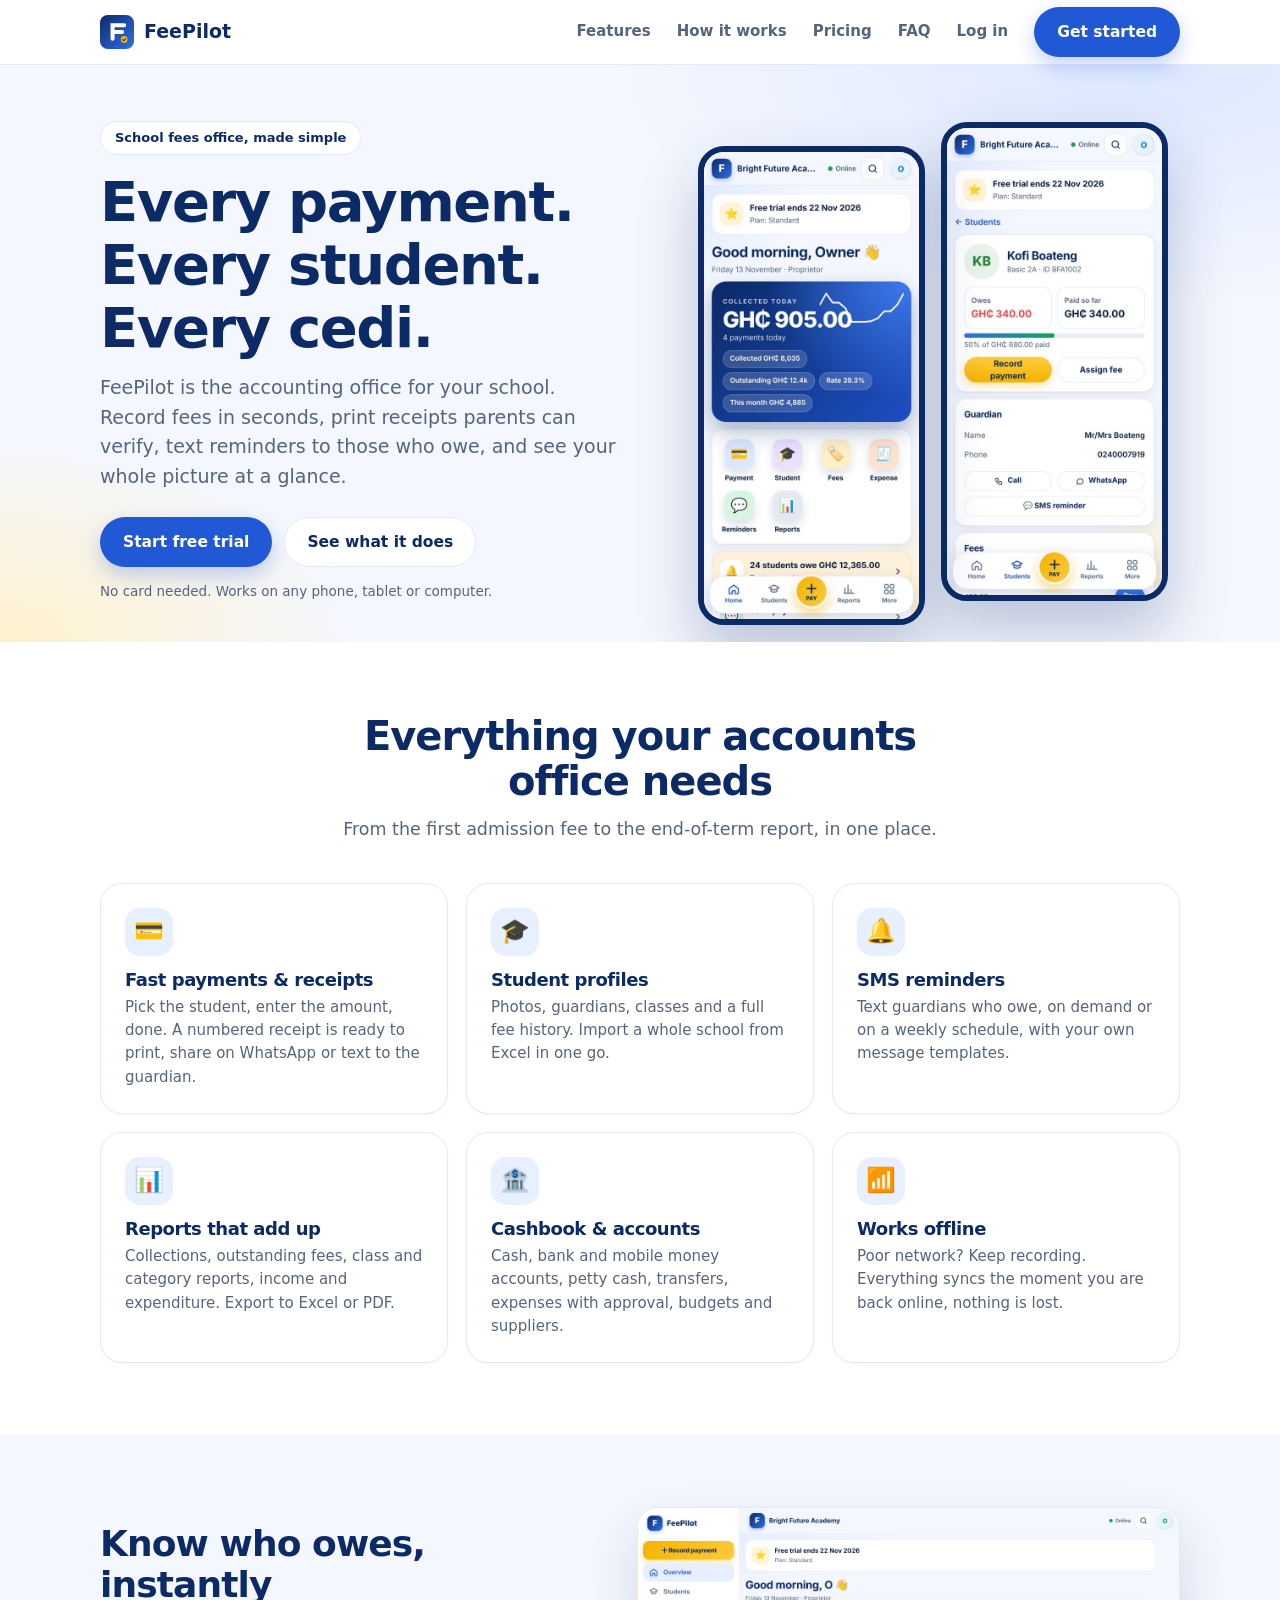
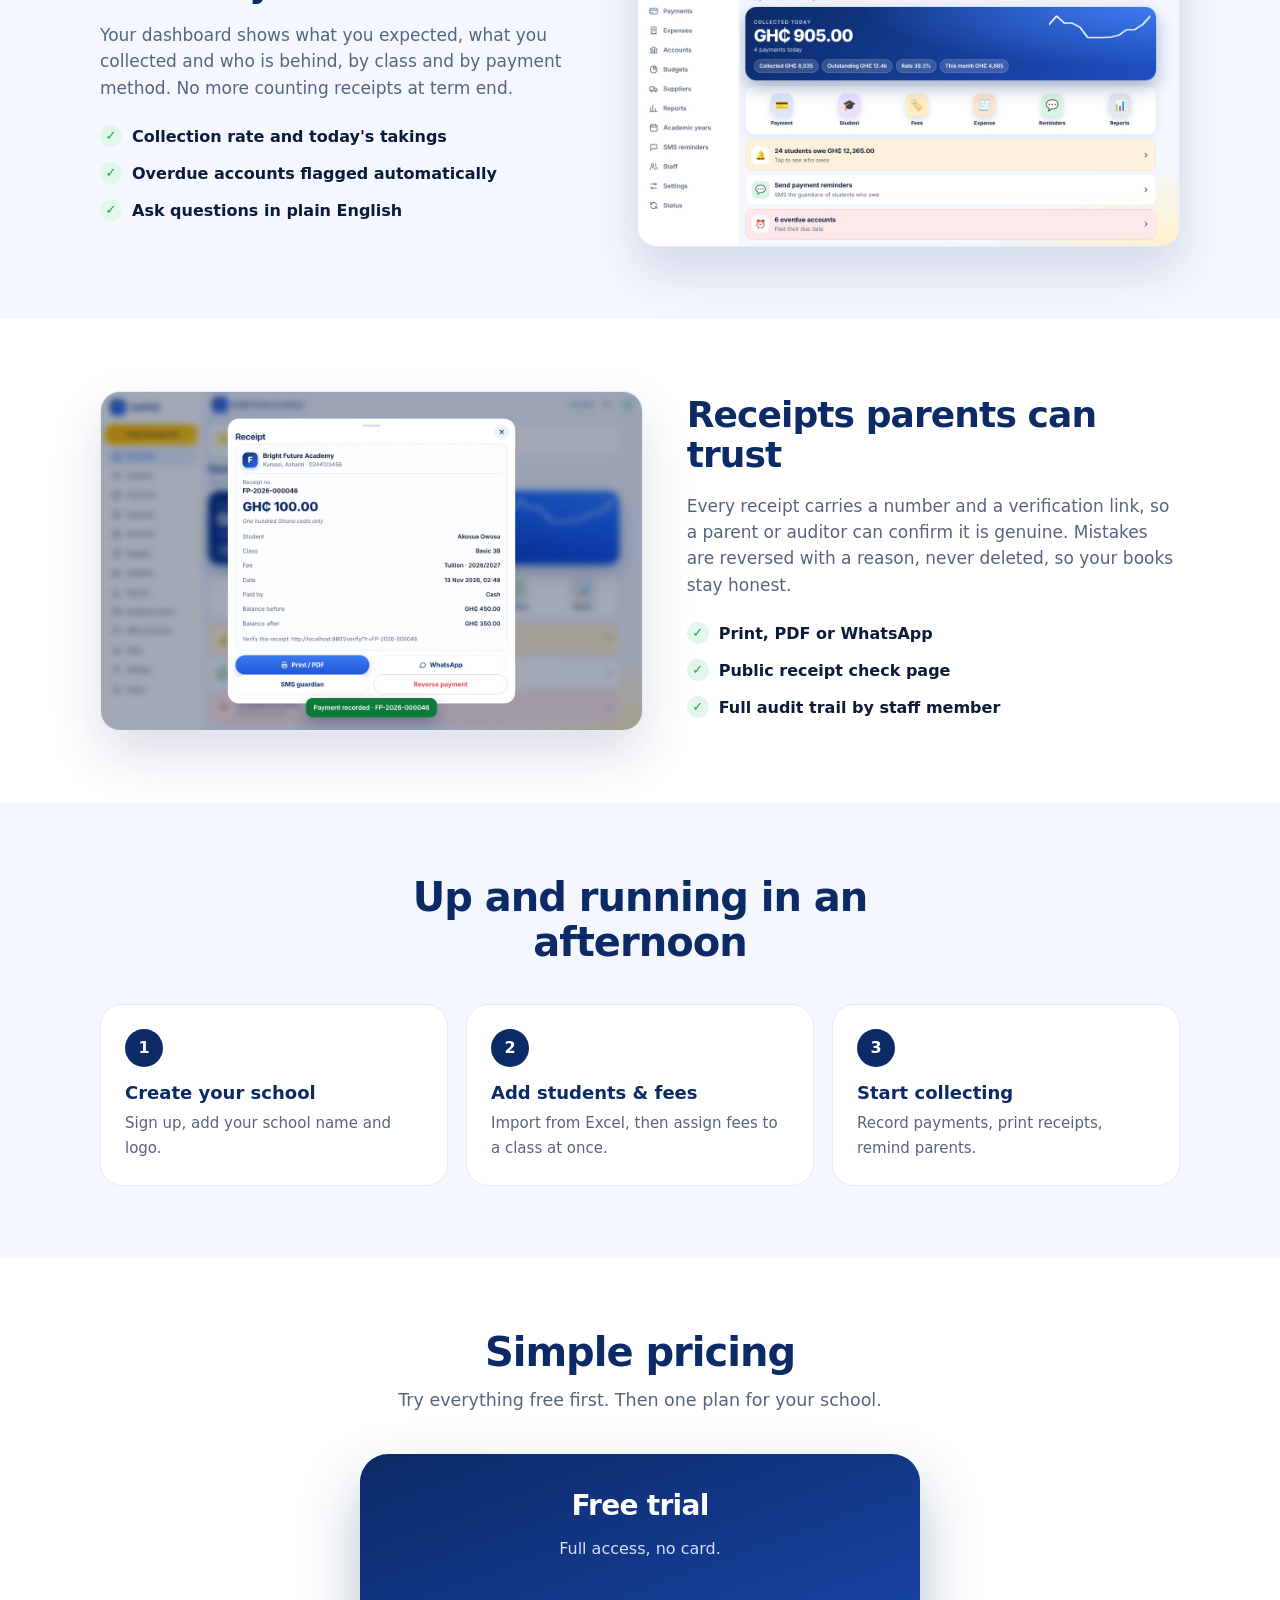
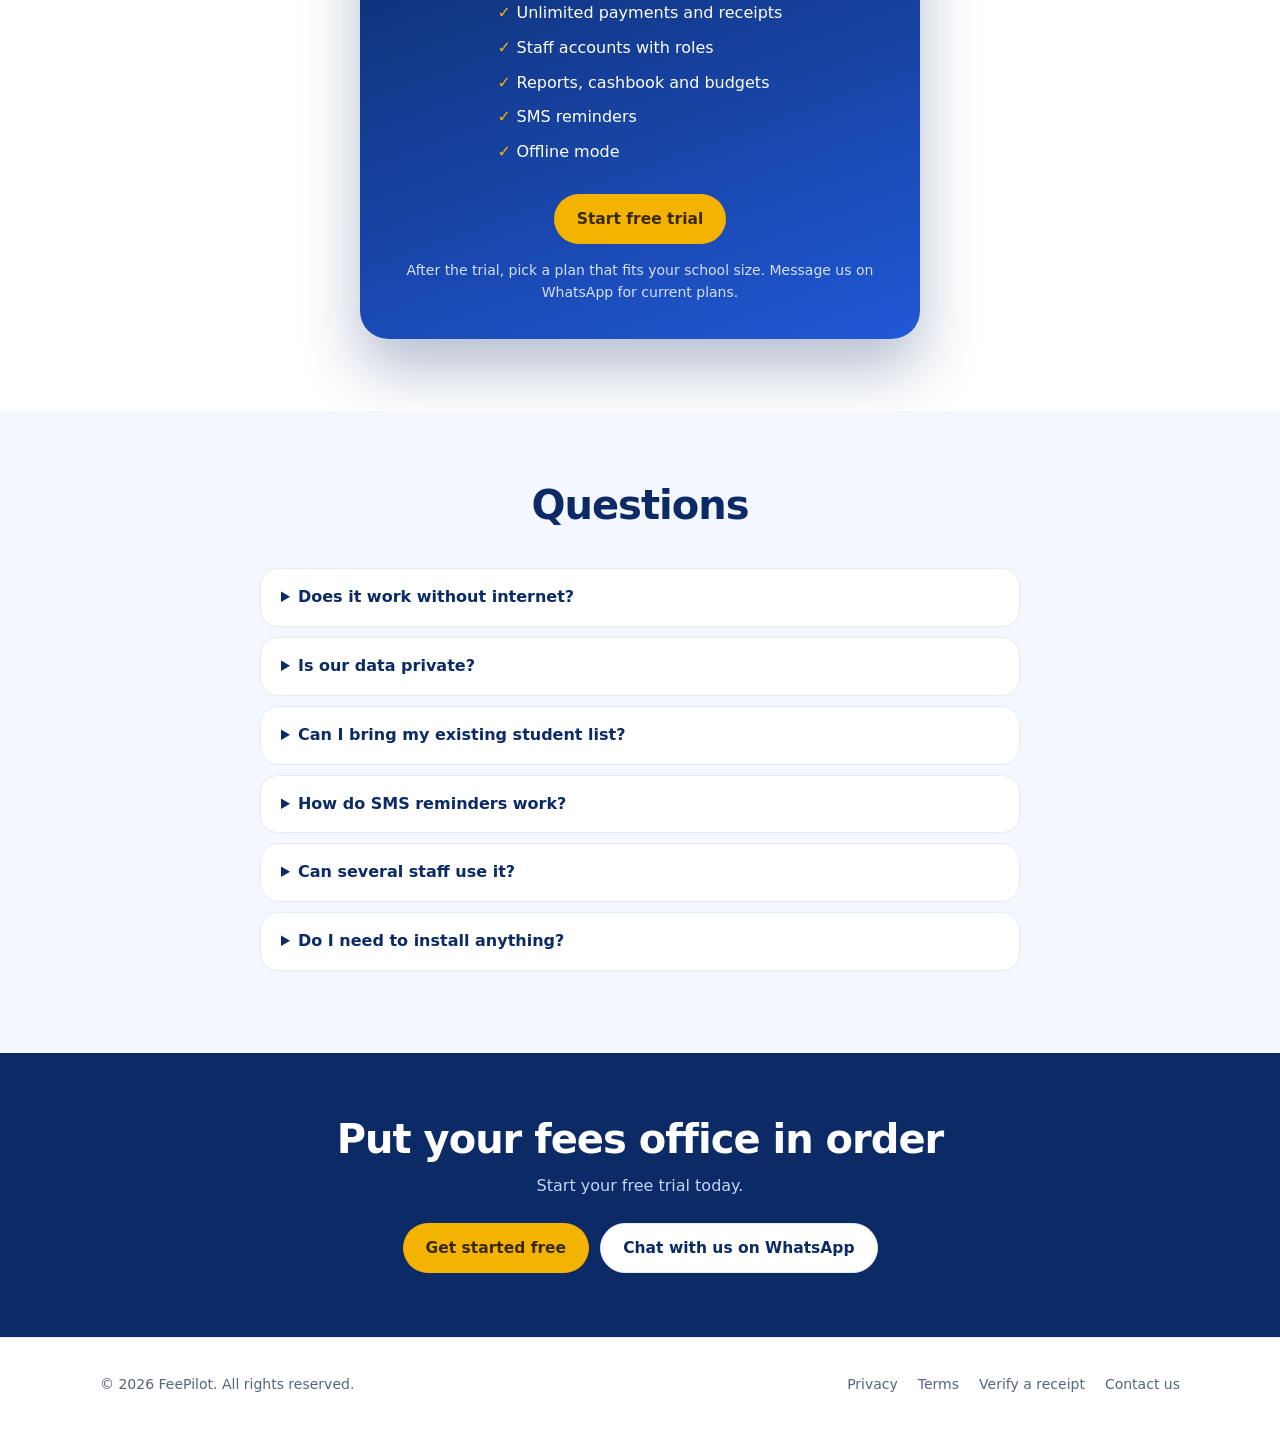
==== index.html @ f512f966 "Unpack FeePilot site" ====
<!DOCTYPE html><html lang="en"><head><meta charset="utf-8"><meta name="viewport" content="width=device-width,initial-scale=1"><meta name="theme-color" content="#0B2A66">
<title>FeePilot · School fees accounting for Ghana</title>
<meta name="description" content="FeePilot helps schools record fee payments, print receipts, remind parents by SMS and see exactly who owes what. Works offline. Start with a free trial.">
<link rel="icon" href="favicon.svg" type="image/svg+xml"><link rel="apple-touch-icon" href="apple-touch-icon.png">
<style>
:root{--navy:#0B2A66;--p:#2158D6;--gold:#F5B301;--ok:#14A44D;--ink:#0B1B3A;--mut:#55657F;--line:#E3EAF8;--bg:#F4F7FE}
*{box-sizing:border-box}html{scroll-behavior:smooth;scroll-padding-top:72px}
body{margin:0;font:16px/1.55 system-ui,-apple-system,"Segoe UI",Roboto,sans-serif;color:var(--ink);background:#fff}
a{color:inherit;text-decoration:none}img{max-width:100%;height:auto;display:block}
.w{max-width:1120px;margin:0 auto;padding:0 20px}
h1,h2,h3{color:var(--navy);letter-spacing:-.025em;line-height:1.12;margin:0}
header{position:sticky;top:0;z-index:20;background:rgba(255,255,255,.95);backdrop-filter:blur(8px);border-bottom:1px solid var(--line)}
.bar{display:flex;align-items:center;gap:14px;height:64px}
.brand{display:flex;align-items:center;gap:10px;font-weight:800;font-size:19px;color:var(--navy)}.brand img{width:34px;height:34px}
nav.d{margin-left:auto;display:flex;gap:26px;align-items:center;font-weight:600;font-size:15px;color:var(--mut)}
nav.d a:hover{color:var(--navy)}
.btn{display:inline-flex;align-items:center;justify-content:center;gap:8px;padding:12px 22px;border-radius:99px;font-weight:700;font-size:15.5px;border:1.5px solid transparent;cursor:pointer}
.b1{background:var(--p);color:#fff;box-shadow:0 8px 20px rgba(33,88,214,.28)}.b2{background:#fff;color:var(--navy);border-color:var(--line)}.b3{background:var(--gold);color:#3A2A00}
.burger{display:none;margin-left:auto;width:44px;height:44px;border-radius:12px;border:1px solid var(--line);background:#fff;cursor:pointer}
.burger i{display:block;width:20px;height:2px;background:var(--navy);margin:4px auto;border-radius:2px}
#m{display:none;border-top:1px solid var(--line);padding:10px 20px 18px;background:#fff}
#m a{display:block;padding:13px 4px;font-weight:600;border-bottom:1px solid var(--line)}#m .btn{margin-top:12px;width:100%}
#m.o{display:block}
@media(max-width:860px){nav.d{display:none}.burger{display:block}}
.hero{background:radial-gradient(60% 60% at 90% 0%,#DCE7FF,transparent 70%),radial-gradient(40% 50% at 0% 100%,#FFF1CC,transparent 70%),var(--bg);padding:56px 0 40px;overflow:hidden}
.hg{display:grid;grid-template-columns:1.05fr .95fr;gap:40px;align-items:center}
.pill{display:inline-block;background:#fff;border:1px solid var(--line);color:var(--navy);font-weight:700;font-size:13px;padding:6px 14px;border-radius:99px}
.hero h1{font-size:clamp(34px,5.4vw,56px);margin:16px 0 14px}.hero p.l{font-size:19px;color:var(--mut);max-width:520px;margin:0 0 26px}
.cta{display:flex;gap:12px;flex-wrap:wrap}.note{margin-top:14px;font-size:13.5px;color:var(--mut)}
.ph{display:flex;justify-content:center;gap:16px;align-items:flex-end}
.ph img{border-radius:26px;border:6px solid var(--navy);box-shadow:0 30px 60px rgba(11,42,102,.25);background:#fff}
.ph img:first-child{width:46%;transform:translateY(24px)}.ph img:last-child{width:46%}
@media(max-width:860px){.hg{grid-template-columns:1fr}.hero{padding-top:36px}}
section{padding:72px 0}section.alt{background:var(--bg)}
.sh{text-align:center;max-width:640px;margin:0 auto 40px}.sh h2{font-size:clamp(28px,4vw,40px)}.sh p{color:var(--mut);font-size:17.5px;margin:12px 0 0}
.grid{display:grid;grid-template-columns:repeat(3,1fr);gap:18px}
@media(max-width:860px){.grid{grid-template-columns:1fr 1fr}}@media(max-width:560px){.grid{grid-template-columns:1fr}}
.f{background:#fff;border:1px solid var(--line);border-radius:22px;padding:24px;box-shadow:0 1px 2px rgba(11,42,102,.04)}
.f .i{width:48px;height:48px;border-radius:15px;display:grid;place-items:center;font-size:24px;margin-bottom:14px;background:#E8EFFE}
.f h3{font-size:18px;margin-bottom:6px}.f p{margin:0;color:var(--mut);font-size:15px}
.two{display:grid;grid-template-columns:1fr 1.1fr;gap:44px;align-items:center}
.two.r{grid-template-columns:1.1fr 1fr}@media(max-width:860px){.two,.two.r{grid-template-columns:1fr}}
.two h2{font-size:clamp(26px,3.6vw,36px);margin-bottom:14px}.two p{color:var(--mut);font-size:17px}
.ck{list-style:none;padding:0;margin:18px 0 0}.ck li{padding:6px 0 6px 32px;position:relative;font-weight:600}
.ck li:before{content:"✓";position:absolute;left:0;top:6px;width:22px;height:22px;border-radius:50%;background:#E3F6EA;color:var(--ok);font-size:13px;display:grid;place-items:center}
.shot{border-radius:20px;border:1px solid var(--line);box-shadow:0 24px 50px rgba(11,42,102,.15);background:#fff;width:100%}
.steps{counter-reset:s;display:grid;grid-template-columns:repeat(3,1fr);gap:18px}@media(max-width:760px){.steps{grid-template-columns:1fr}}
.steps div{background:#fff;border:1px solid var(--line);border-radius:22px;padding:24px;position:relative}
.steps div:before{counter-increment:s;content:counter(s);display:grid;place-items:center;width:38px;height:38px;border-radius:50%;background:var(--navy);color:#fff;font-weight:800;margin-bottom:12px}
.steps b{display:block;font-size:18px;color:var(--navy);margin-bottom:4px}.steps span{color:var(--mut);font-size:15px}
.pr{max-width:560px;margin:0 auto;background:linear-gradient(160deg,#0B2A66,#2158D6);color:#fff;border-radius:28px;padding:36px;text-align:center;box-shadow:0 30px 60px rgba(11,42,102,.3)}
.pr h3{color:#fff;font-size:28px}.pr p{color:#D5E1FF}.pr ul{list-style:none;padding:0;margin:18px 0 24px;text-align:left;display:inline-block}.pr li{padding:5px 0}.pr li:before{content:"✓ ";color:var(--gold);font-weight:800}
.faq{max-width:760px;margin:0 auto}details{background:#fff;border:1px solid var(--line);border-radius:18px;padding:16px 20px;margin-bottom:10px}
summary{font-weight:700;color:var(--navy);cursor:pointer}details p{color:var(--mut);margin:10px 0 0}
.fin{background:var(--navy);color:#fff;text-align:center;padding:64px 0}.fin h2{color:#fff;font-size:clamp(28px,4vw,40px);margin-bottom:12px}.fin p{color:#C5D5F8;margin:0 0 24px}
footer{padding:36px 0;border-top:1px solid var(--line);color:var(--mut);font-size:14px}.fl{display:flex;flex-wrap:wrap;gap:16px 28px;justify-content:space-between;align-items:center}.fl nav{display:flex;gap:20px}
</style></head><body>
<header><div class="w bar"><a class="brand" href="./"><img src="favicon.svg" alt="">FeePilot</a>
<nav class="d"><a href="#features">Features</a><a href="#how">How it works</a><a href="#pricing">Pricing</a><a href="#faq">FAQ</a><a href="app/">Log in</a><a class="btn b1" href="app/#signup">Get started</a></nav>
<button class="burger" id="bg" aria-label="Menu" aria-expanded="false"><i></i><i></i><i></i></button></div>
<div id="m"><a href="#features">Features</a><a href="#how">How it works</a><a href="#pricing">Pricing</a><a href="#faq">FAQ</a><a href="app/">Log in</a><a class="btn b1" href="app/#signup">Get started free</a></div></header>

<div class="hero"><div class="w hg"><div>
<span class="pill">School fees office, made simple</span>
<h1>Every payment. Every student. Every cedi.</h1>
<p class="l">FeePilot is the accounting office for your school. Record fees in seconds, print receipts parents can verify, text reminders to those who owe, and see your whole picture at a glance.</p>
<div class="cta"><a class="btn b1" href="app/#signup">Start free trial</a><a class="btn b2" href="#features">See what it does</a></div>
<div class="note">No card needed. Works on any phone, tablet or computer.</div></div>
<div class="ph"><img src="img/shot-home.jpg" alt="FeePilot dashboard on a phone" width="520" height="1100"><img src="img/shot-student.jpg" alt="A student's fee profile on a phone" width="520" height="1100"></div></div></div>

<section id="features"><div class="w"><div class="sh"><h2>Everything your accounts office needs</h2><p>From the first admission fee to the end-of-term report, in one place.</p></div>
<div class="grid">
<div class="f"><div class="i">💳</div><h3>Fast payments &amp; receipts</h3><p>Pick the student, enter the amount, done. A numbered receipt is ready to print, share on WhatsApp or text to the guardian.</p></div>
<div class="f"><div class="i">🎓</div><h3>Student profiles</h3><p>Photos, guardians, classes and a full fee history. Import a whole school from Excel in one go.</p></div>
<div class="f"><div class="i">🔔</div><h3>SMS reminders</h3><p>Text guardians who owe, on demand or on a weekly schedule, with your own message templates.</p></div>
<div class="f"><div class="i">📊</div><h3>Reports that add up</h3><p>Collections, outstanding fees, class and category reports, income and expenditure. Export to Excel or PDF.</p></div>
<div class="f"><div class="i">🏦</div><h3>Cashbook &amp; accounts</h3><p>Cash, bank and mobile money accounts, petty cash, transfers, expenses with approval, budgets and suppliers.</p></div>
<div class="f"><div class="i">📶</div><h3>Works offline</h3><p>Poor network? Keep recording. Everything syncs the moment you are back online, nothing is lost.</p></div>
</div></div></section>

<section class="alt"><div class="w two"><div><h2>Know who owes, instantly</h2><p>Your dashboard shows what you expected, what you collected and who is behind, by class and by payment method. No more counting receipts at term end.</p>
<ul class="ck"><li>Collection rate and today's takings</li><li>Overdue accounts flagged automatically</li><li>Ask questions in plain English</li></ul></div>
<img class="shot" src="img/shot-desktop.jpg" alt="FeePilot overview dashboard on a computer" loading="lazy" width="1400" height="875"></div></section>

<section><div class="w two r"><img class="shot" src="img/shot-receipt.jpg" alt="A FeePilot receipt" loading="lazy" width="1400" height="875"><div><h2>Receipts parents can trust</h2><p>Every receipt carries a number and a verification link, so a parent or auditor can confirm it is genuine. Mistakes are reversed with a reason, never deleted, so your books stay honest.</p>
<ul class="ck"><li>Print, PDF or WhatsApp</li><li>Public receipt check page</li><li>Full audit trail by staff member</li></ul></div></div></section>

<section class="alt" id="how"><div class="w"><div class="sh"><h2>Up and running in an afternoon</h2></div>
<div class="steps"><div><b>Create your school</b><span>Sign up, add your school name and logo.</span></div><div><b>Add students &amp; fees</b><span>Import from Excel, then assign fees to a class at once.</span></div><div><b>Start collecting</b><span>Record payments, print receipts, remind parents.</span></div></div></div></section>

<section id="pricing"><div class="w"><div class="sh"><h2>Simple pricing</h2><p>Try everything free first. Then one plan for your school.</p></div>
<div class="pr"><h3>Free trial</h3><p>Full access, no card.</p><ul><li>Unlimited payments and receipts</li><li>Staff accounts with roles</li><li>Reports, cashbook and budgets</li><li>SMS reminders</li><li>Offline mode</li></ul><br><a class="btn b3" href="app/#signup">Start free trial</a><p style="margin:16px 0 0;font-size:14px" id="pnote">After the trial, pick a plan that fits your school size. Message us on WhatsApp for current plans.</p></div></div></section>

<section class="alt" id="faq"><div class="w"><div class="sh"><h2>Questions</h2></div><div class="faq">
<details><summary>Does it work without internet?</summary><p>Yes. You can record payments offline. They are saved on the device and sent automatically when the connection returns.</p></details>
<details><summary>Is our data private?</summary><p>Each school's records are separate and only its own staff can open them. Staff have roles, so an account officer cannot change settings or fees.</p></details>
<details><summary>Can I bring my existing student list?</summary><p>Yes. Import a CSV or Excel file with student ID, name, class and guardian phone.</p></details>
<details><summary>How do SMS reminders work?</summary><p>You choose the class and message. FeePilot queues texts to guardians who still owe, and rechecks each balance just before sending.</p></details>
<details><summary>Can several staff use it?</summary><p>Yes. Invite administrators, accountants, account officers, auditors or read-only users, each with the right access.</p></details>
<details><summary>Do I need to install anything?</summary><p>No. Open it in your browser. If you like, add it to your home screen from the browser menu so it opens like an app.</p></details>
</div></div></section>

<div class="fin"><div class="w"><h2>Put your fees office in order</h2><p>Start your free trial today.</p><a class="btn b3" href="app/#signup">Get started free</a> <a class="btn b2" id="wa2" href="#" style="margin-left:6px">Chat with us on WhatsApp</a></div></div>
<footer><div class="w fl"><div>© <span id="yr">2026</span> FeePilot. All rights reserved.</div><nav><a href="privacy.html">Privacy</a><a href="terms.html">Terms</a><a href="verify/">Verify a receipt</a><a id="sup" href="app/" >Log in</a></nav></div></footer>
<script src="config.js"></script>
<script>
var b=document.getElementById('bg'),m=document.getElementById('m');b.onclick=function(){var o=m.classList.toggle('o');b.setAttribute('aria-expanded',o)};
m.addEventListener('click',function(e){if(e.target.tagName==='A')m.classList.remove('o')});
document.getElementById('yr').textContent=new Date().getFullYear();
if(window.SUPPORT_WA){var a=document.getElementById('sup');a.href='https://wa.me/'+window.SUPPORT_WA;a.textContent='Contact us';a.target='_blank';a.rel='noopener';var w=document.getElementById('wa2');w.href='https://wa.me/'+window.SUPPORT_WA+'?text='+encodeURIComponent('Hello, I would like to know more about FeePilot for my school.');w.target='_blank';w.rel='noopener'}else{document.getElementById('wa2').style.display='none'}
</script></body></html>
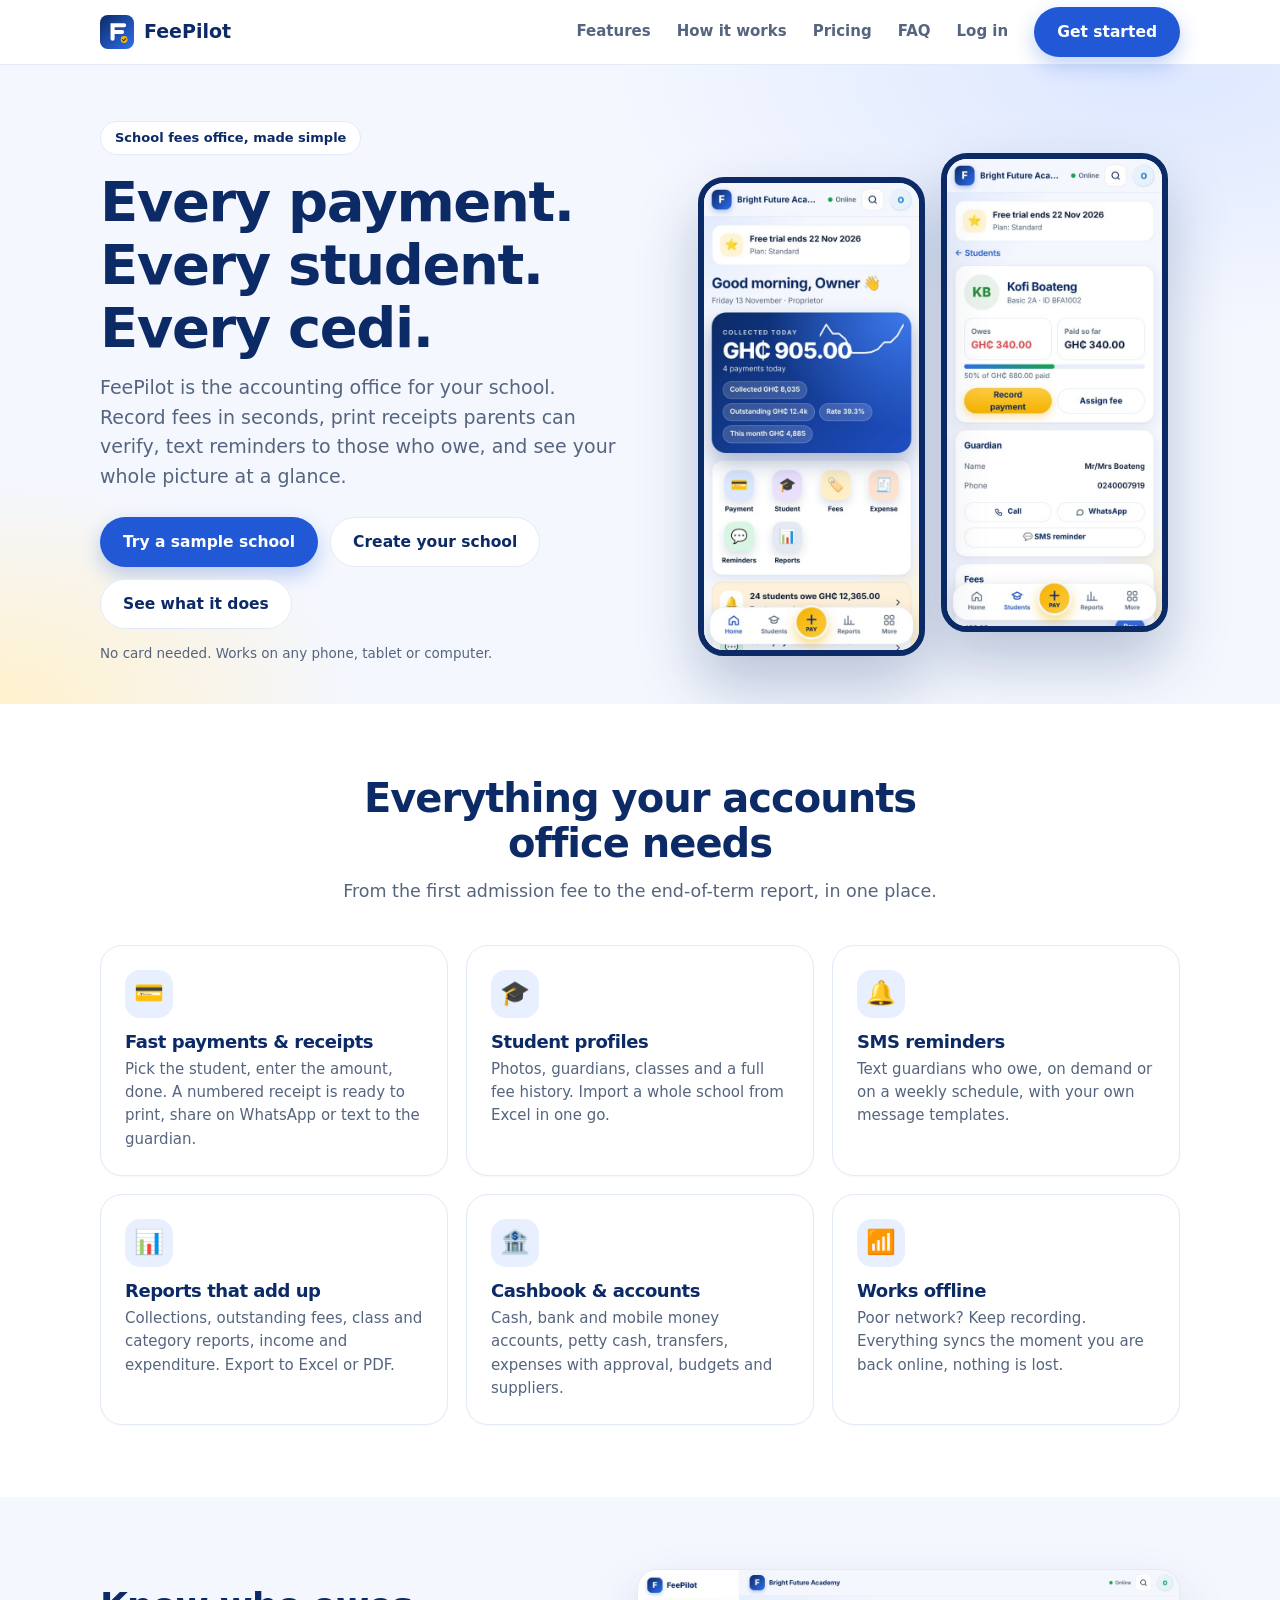
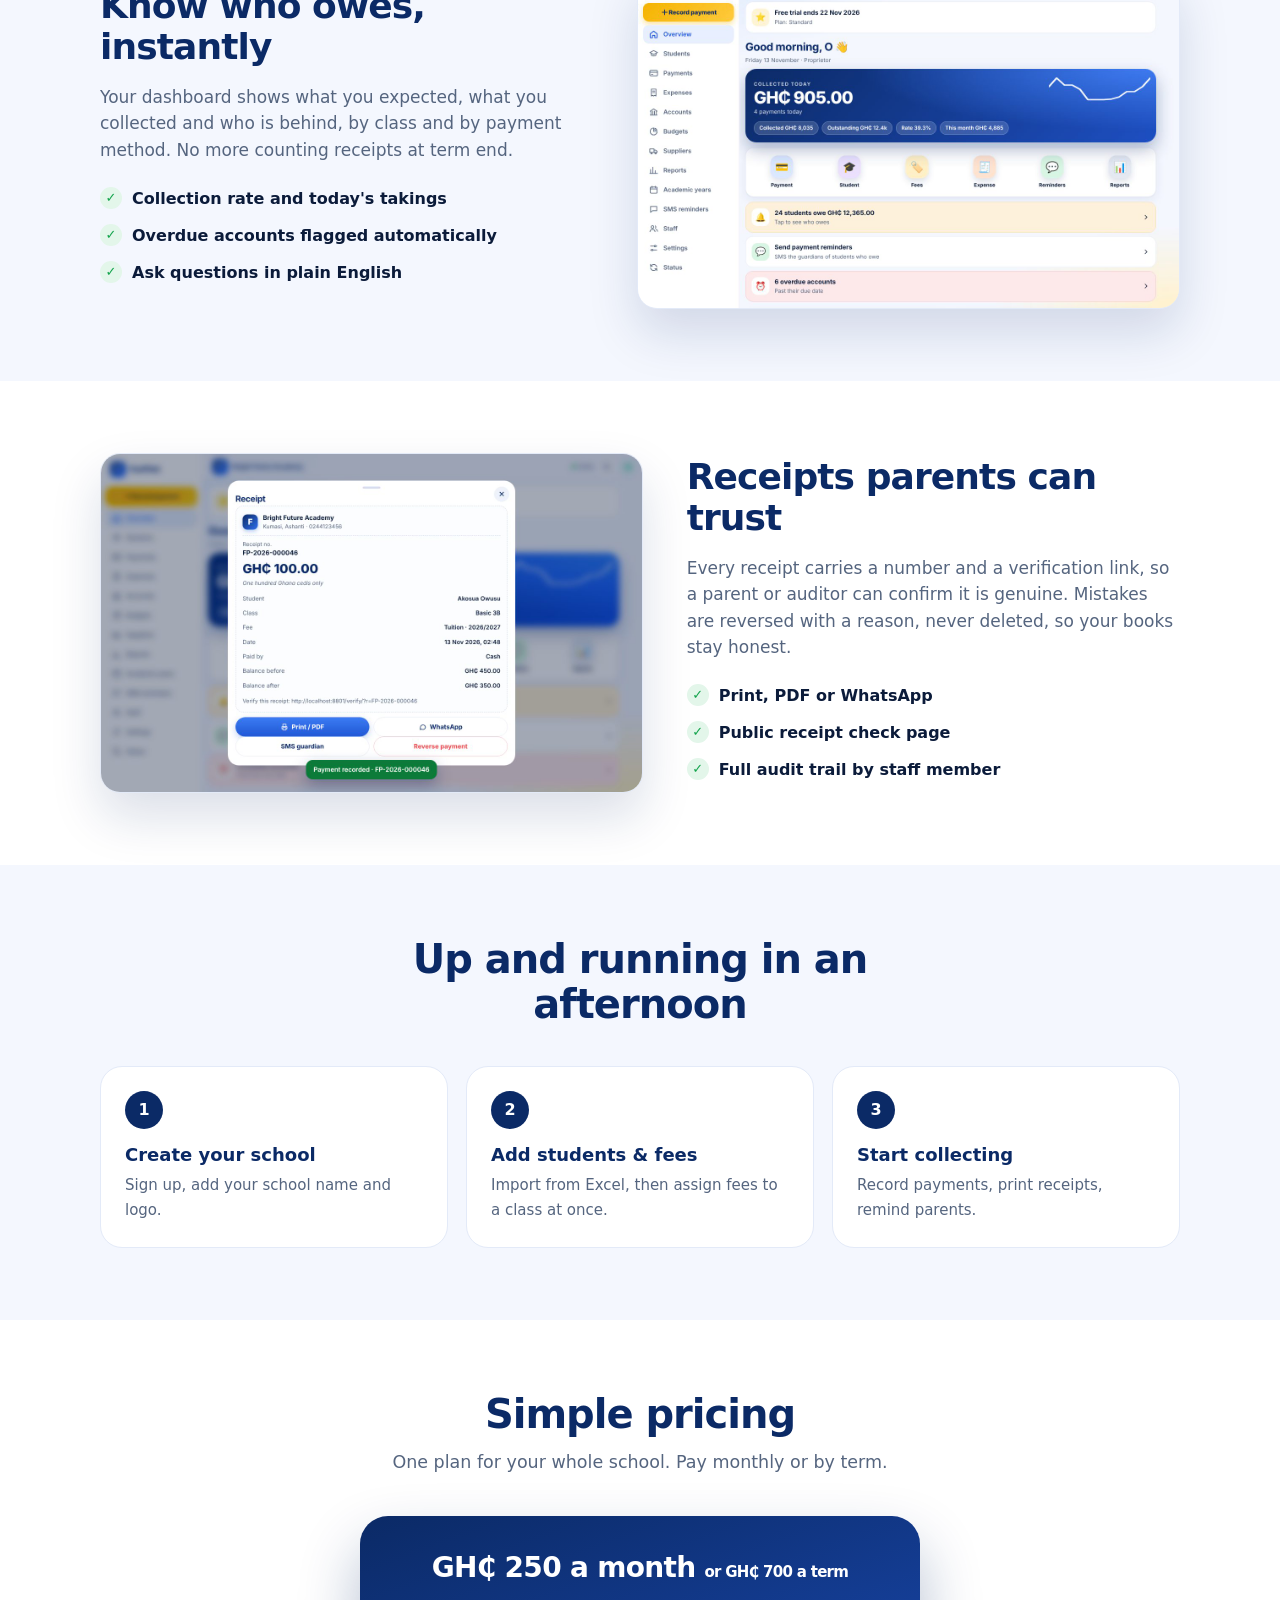
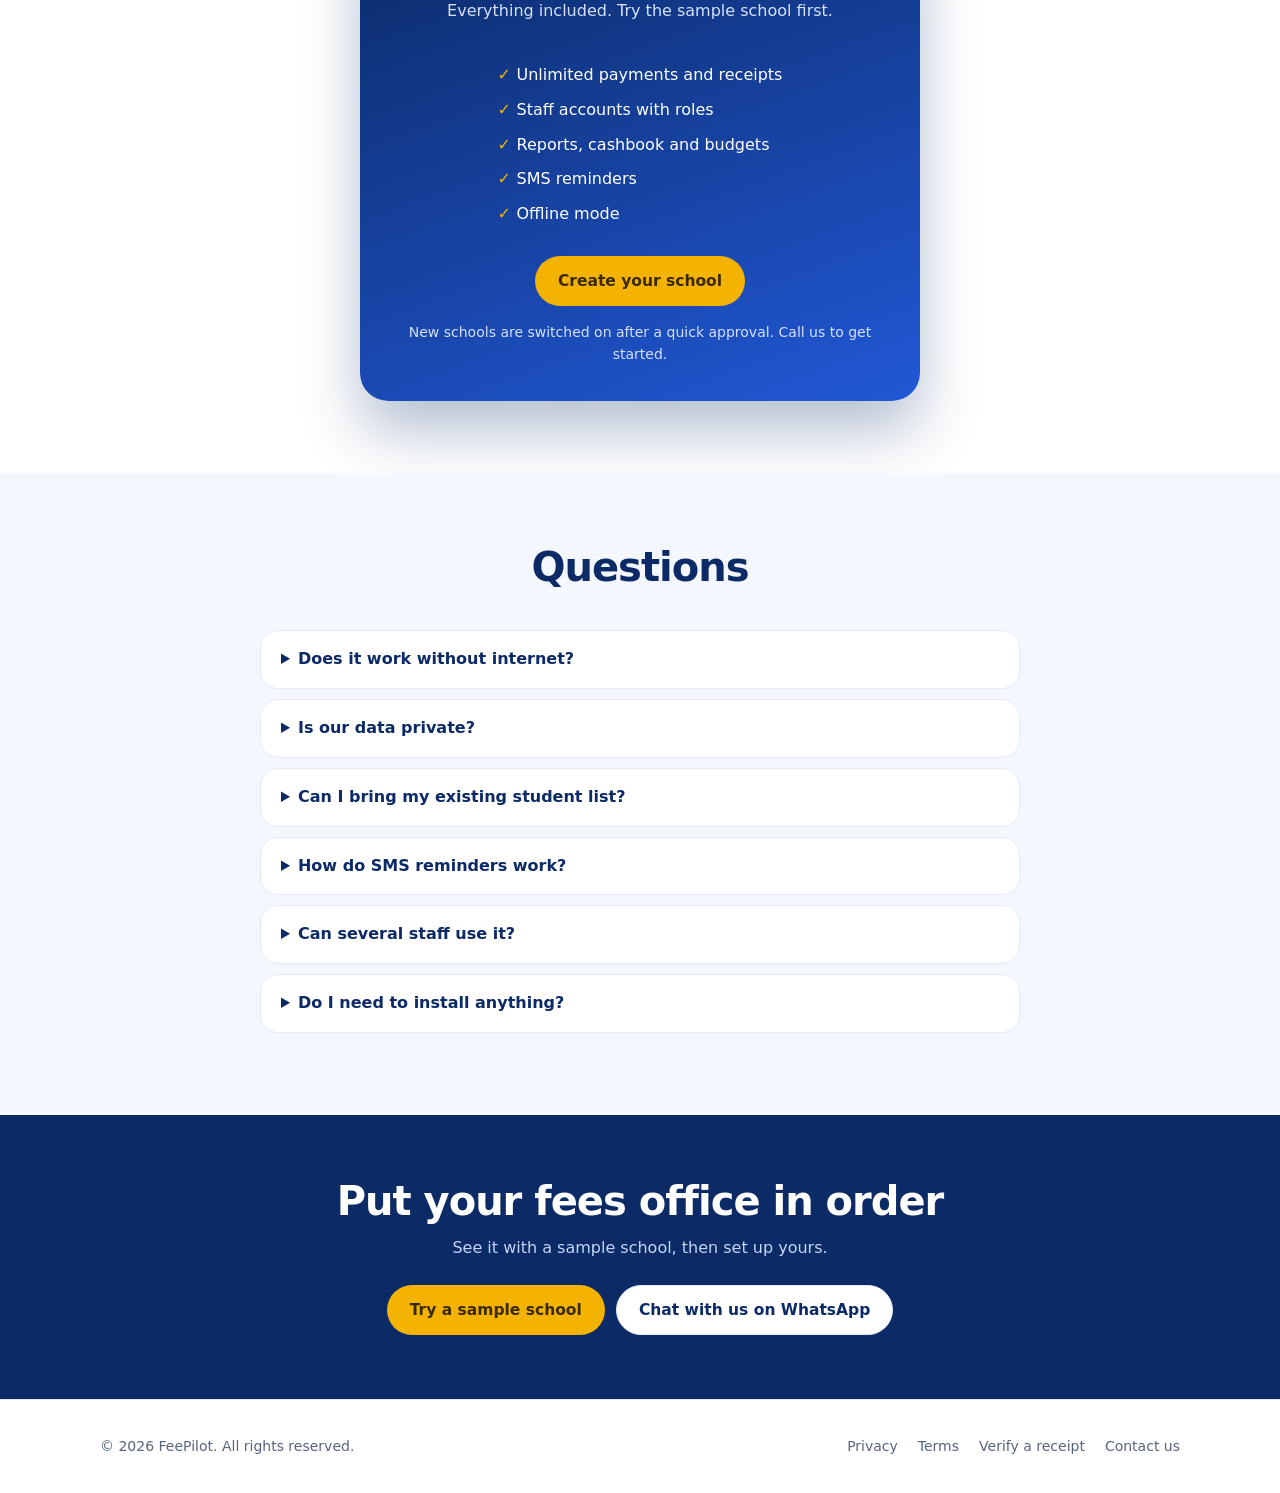
==== commit 9e2f641a: "Unpack FeePilot site" ====
--- a/index.html
+++ b/index.html
@@ -64,7 +64,7 @@
 <span class="pill">School fees office, made simple</span>
 <h1>Every payment. Every student. Every cedi.</h1>
 <p class="l">FeePilot is the accounting office for your school. Record fees in seconds, print receipts parents can verify, text reminders to those who owe, and see your whole picture at a glance.</p>
-<div class="cta"><a class="btn b1" href="app/#signup">Start free trial</a><a class="btn b2" href="#features">See what it does</a></div>
+<div class="cta"><a class="btn b1" href="demo/">Try a sample school</a><a class="btn b2" href="app/#signup">Create your school</a><a class="btn b2" href="#features">See what it does</a></div>
 <div class="note">No card needed. Works on any phone, tablet or computer.</div></div>
 <div class="ph"><img src="img/shot-home.jpg" alt="FeePilot dashboard on a phone" width="520" height="1100"><img src="img/shot-student.jpg" alt="A student's fee profile on a phone" width="520" height="1100"></div></div></div>
 
@@ -88,8 +88,8 @@
 <section class="alt" id="how"><div class="w"><div class="sh"><h2>Up and running in an afternoon</h2></div>
 <div class="steps"><div><b>Create your school</b><span>Sign up, add your school name and logo.</span></div><div><b>Add students &amp; fees</b><span>Import from Excel, then assign fees to a class at once.</span></div><div><b>Start collecting</b><span>Record payments, print receipts, remind parents.</span></div></div></div></section>
 
-<section id="pricing"><div class="w"><div class="sh"><h2>Simple pricing</h2><p>Try everything free first. Then one plan for your school.</p></div>
-<div class="pr"><h3>Free trial</h3><p>Full access, no card.</p><ul><li>Unlimited payments and receipts</li><li>Staff accounts with roles</li><li>Reports, cashbook and budgets</li><li>SMS reminders</li><li>Offline mode</li></ul><br><a class="btn b3" href="app/#signup">Start free trial</a><p style="margin:16px 0 0;font-size:14px" id="pnote">After the trial, pick a plan that fits your school size. Message us on WhatsApp for current plans.</p></div></div></section>
+<section id="pricing"><div class="w"><div class="sh"><h2>Simple pricing</h2><p>One plan for your whole school. Pay monthly or by term.</p></div>
+<div class="pr"><h3>GH₵ 250 a month <span style="font-size:15px;font-weight:600">or GH₵ 700 a term</span></h3><p>Everything included. Try the sample school first.</p><ul><li>Unlimited payments and receipts</li><li>Staff accounts with roles</li><li>Reports, cashbook and budgets</li><li>SMS reminders</li><li>Offline mode</li></ul><br><a class="btn b3" href="app/#signup">Create your school</a><p style="margin:16px 0 0;font-size:14px" id="pnote">New schools are switched on after a quick approval. Call us to get started.</p></div></div></section>
 
 <section class="alt" id="faq"><div class="w"><div class="sh"><h2>Questions</h2></div><div class="faq">
 <details><summary>Does it work without internet?</summary><p>Yes. You can record payments offline. They are saved on the device and sent automatically when the connection returns.</p></details>
@@ -100,7 +100,7 @@
 <details><summary>Do I need to install anything?</summary><p>No. Open it in your browser. If you like, add it to your home screen from the browser menu so it opens like an app.</p></details>
 </div></div></section>
 
-<div class="fin"><div class="w"><h2>Put your fees office in order</h2><p>Start your free trial today.</p><a class="btn b3" href="app/#signup">Get started free</a> <a class="btn b2" id="wa2" href="#" style="margin-left:6px">Chat with us on WhatsApp</a></div></div>
+<div class="fin"><div class="w"><h2>Put your fees office in order</h2><p>See it with a sample school, then set up yours.</p><a class="btn b3" href="demo/">Try a sample school</a> <a class="btn b2" id="wa2" href="#" style="margin-left:6px">Chat with us on WhatsApp</a></div></div>
 <footer><div class="w fl"><div>© <span id="yr">2026</span> FeePilot. All rights reserved.</div><nav><a href="privacy.html">Privacy</a><a href="terms.html">Terms</a><a href="verify/">Verify a receipt</a><a id="sup" href="app/" >Log in</a></nav></div></footer>
 <script src="config.js"></script>
 <script>
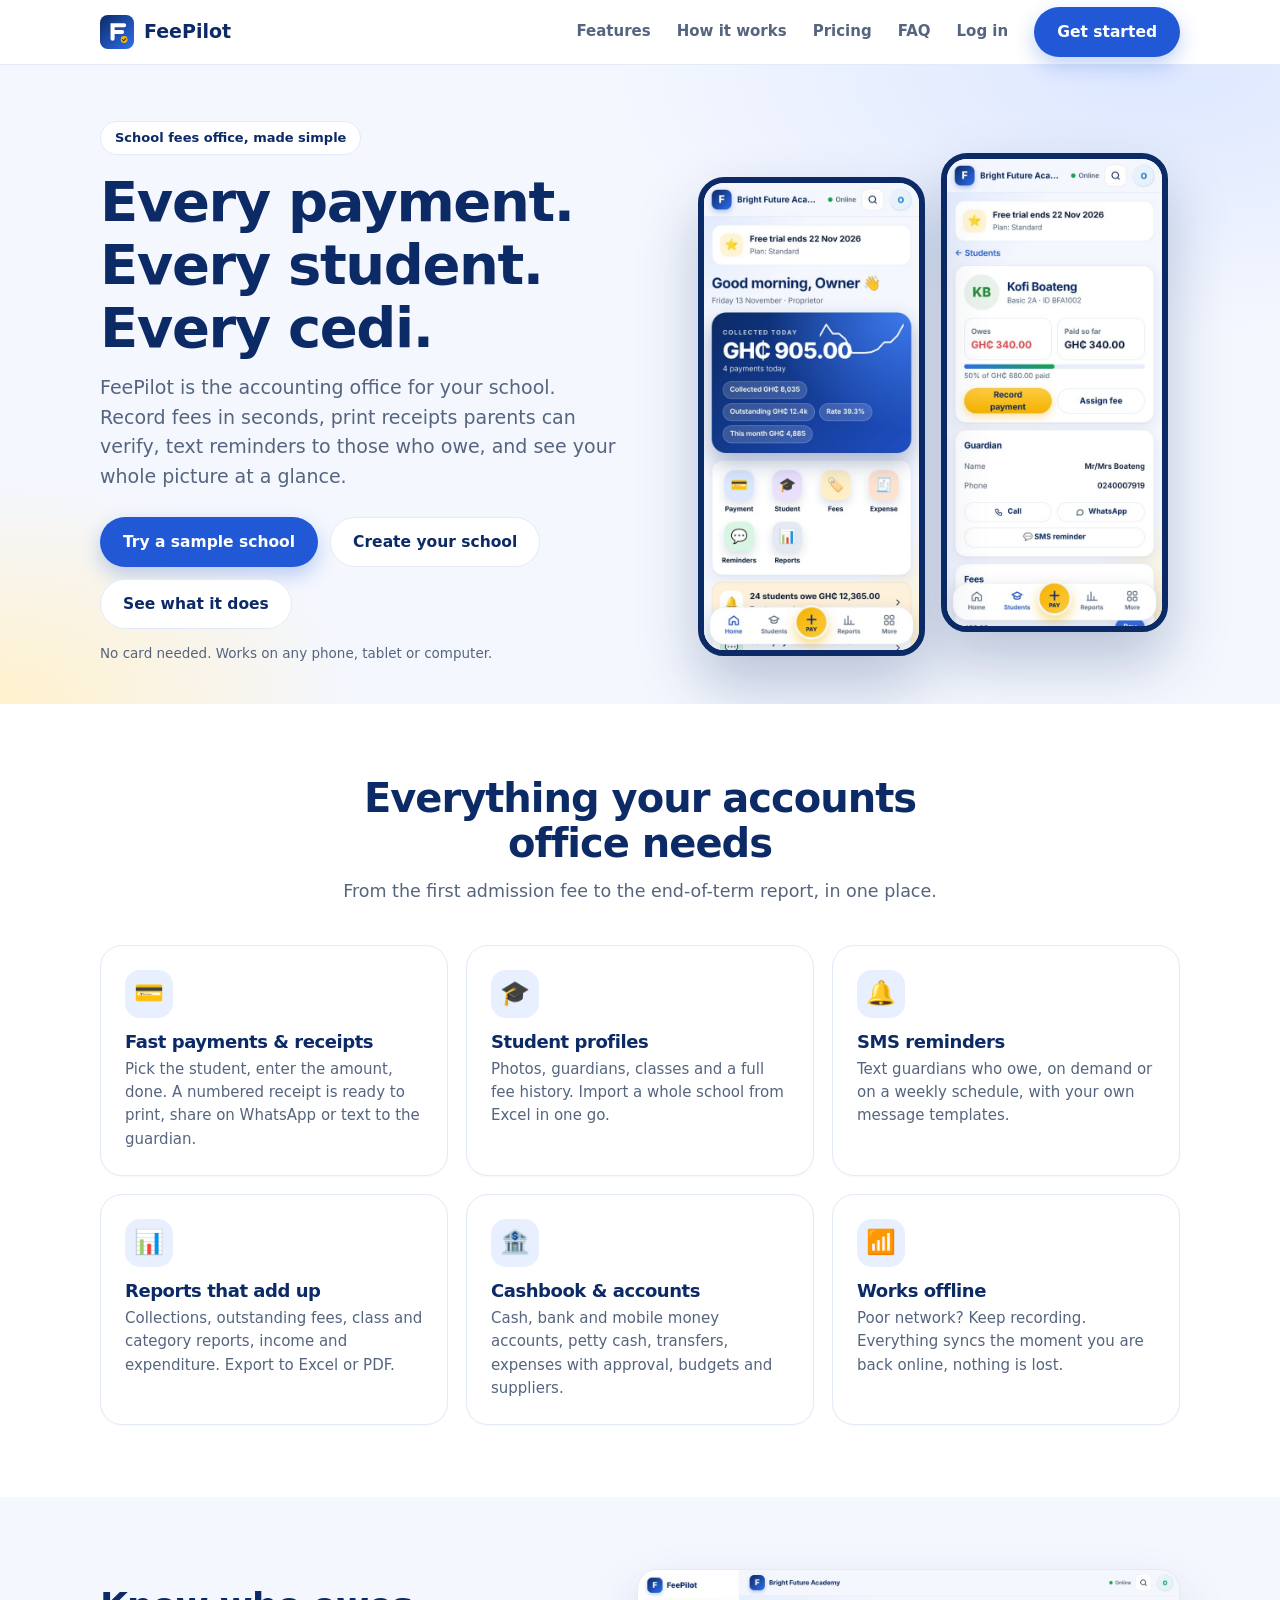
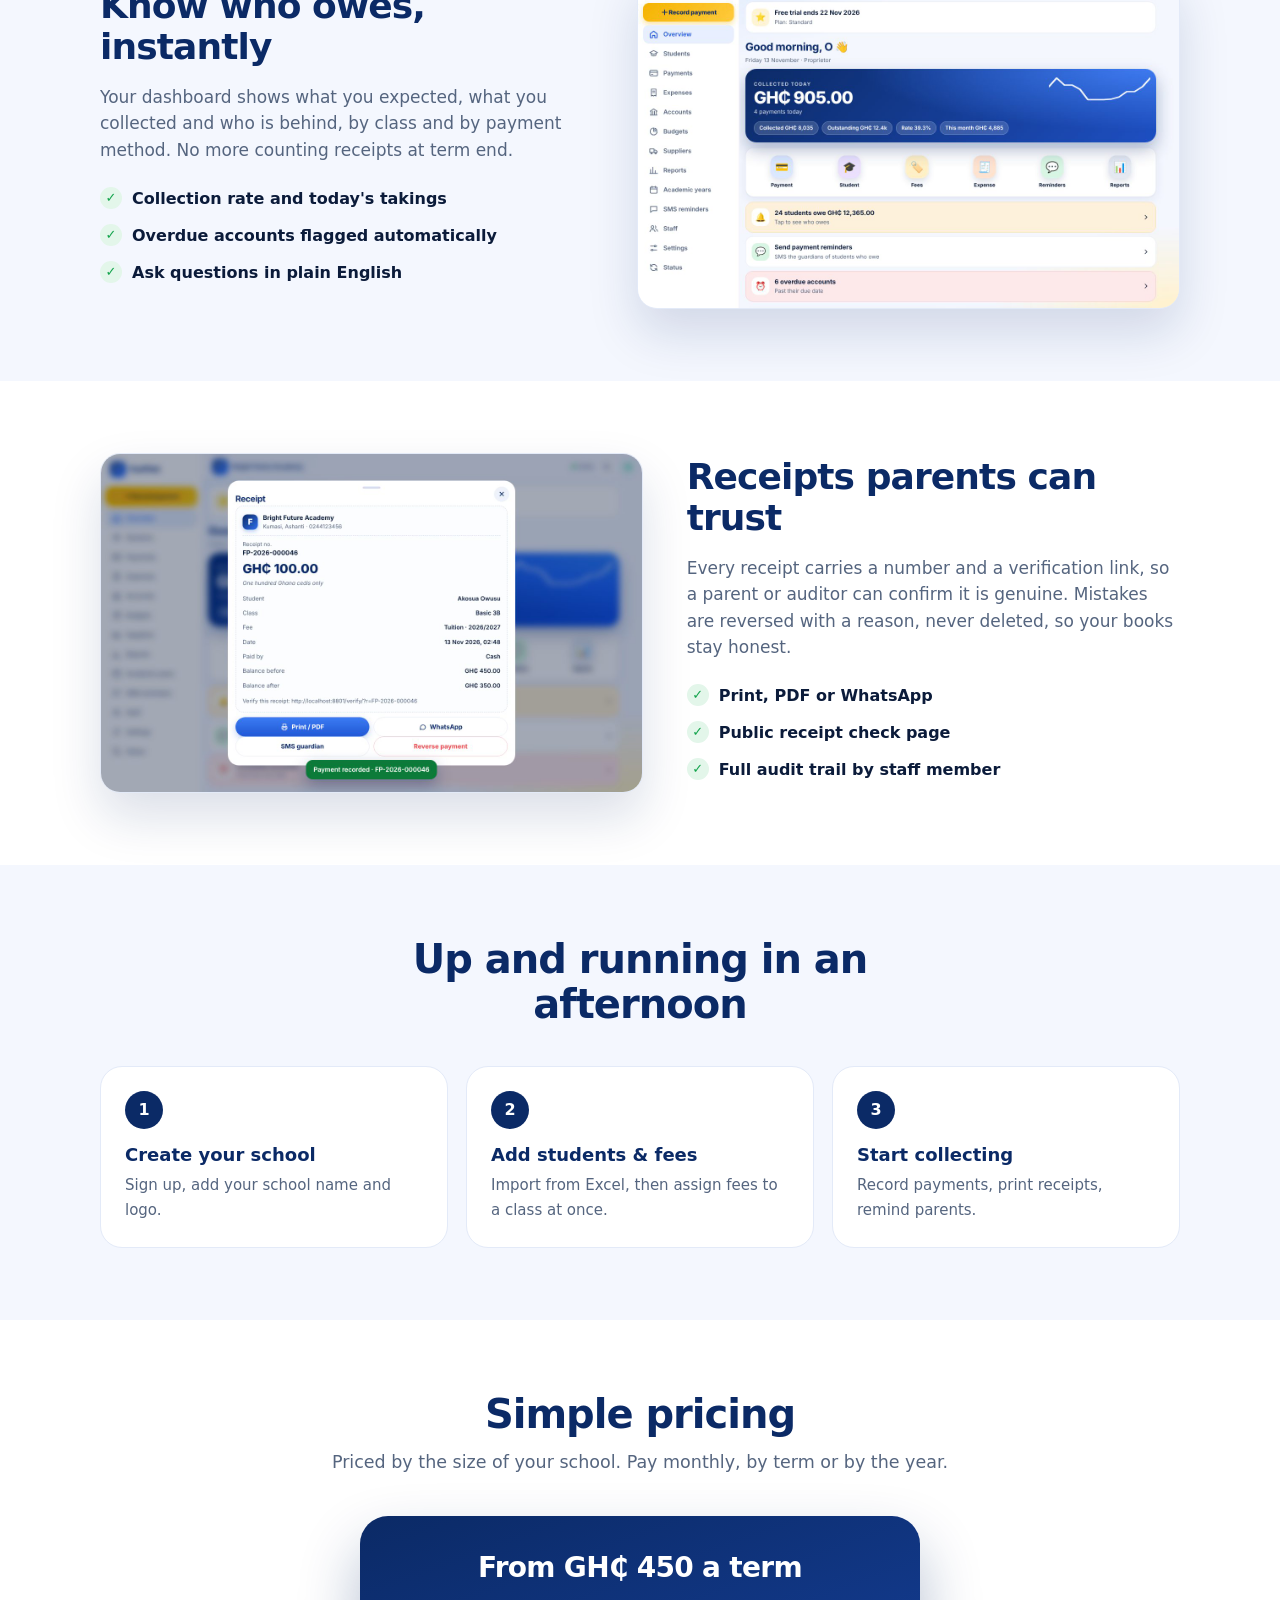
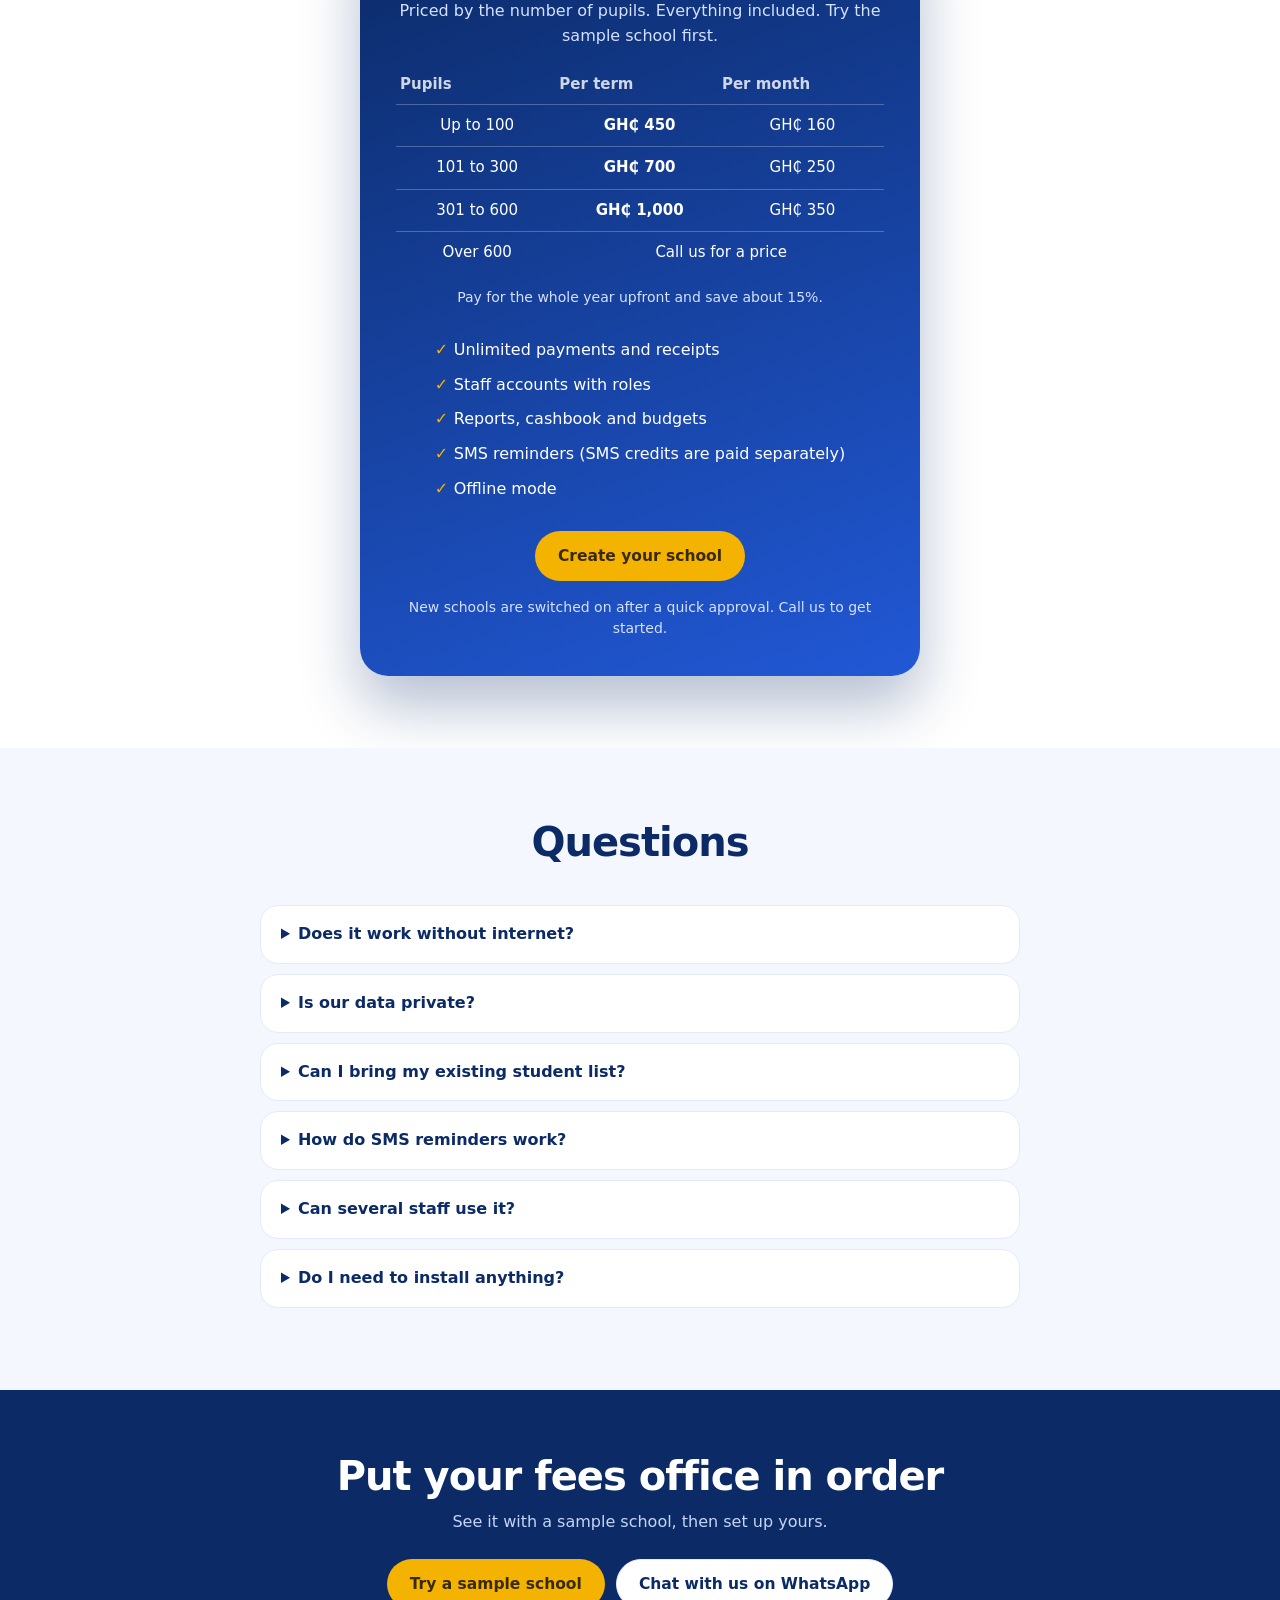
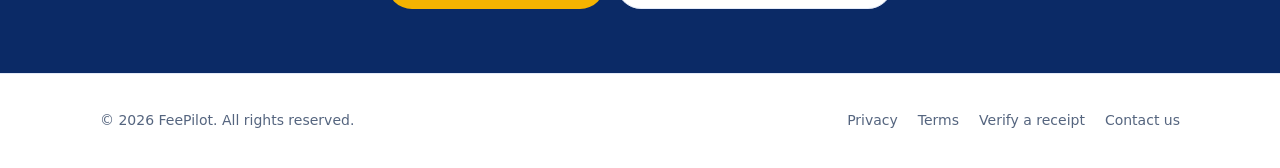
==== commit 9e7d6955: "Unpack FeePilot site" ====
--- a/index.html
+++ b/index.html
@@ -88,8 +88,15 @@
 <section class="alt" id="how"><div class="w"><div class="sh"><h2>Up and running in an afternoon</h2></div>
 <div class="steps"><div><b>Create your school</b><span>Sign up, add your school name and logo.</span></div><div><b>Add students &amp; fees</b><span>Import from Excel, then assign fees to a class at once.</span></div><div><b>Start collecting</b><span>Record payments, print receipts, remind parents.</span></div></div></div></section>
 
-<section id="pricing"><div class="w"><div class="sh"><h2>Simple pricing</h2><p>One plan for your whole school. Pay monthly or by term.</p></div>
-<div class="pr"><h3>GH₵ 250 a month <span style="font-size:15px;font-weight:600">or GH₵ 700 a term</span></h3><p>Everything included. Try the sample school first.</p><ul><li>Unlimited payments and receipts</li><li>Staff accounts with roles</li><li>Reports, cashbook and budgets</li><li>SMS reminders</li><li>Offline mode</li></ul><br><a class="btn b3" href="app/#signup">Create your school</a><p style="margin:16px 0 0;font-size:14px" id="pnote">New schools are switched on after a quick approval. Call us to get started.</p></div></div></section>
+<section id="pricing"><div class="w"><div class="sh"><h2>Simple pricing</h2><p>Priced by the size of your school. Pay monthly, by term or by the year.</p></div>
+<div class="pr"><h3>From GH₵ 450 a term</h3><p>Priced by the number of pupils. Everything included. Try the sample school first.</p>
+<table style="width:100%;border-collapse:collapse;margin:14px 0;font-size:15px;color:inherit"><tr style="text-align:left;opacity:.8"><th style="padding:8px 4px">Pupils</th><th>Per term</th><th>Per month</th></tr>
+<tr style="border-top:1px solid rgba(255,255,255,.25)"><td style="padding:9px 4px">Up to 100</td><td><b>GH₵ 450</b></td><td>GH₵ 160</td></tr>
+<tr style="border-top:1px solid rgba(255,255,255,.25)"><td style="padding:9px 4px">101 to 300</td><td><b>GH₵ 700</b></td><td>GH₵ 250</td></tr>
+<tr style="border-top:1px solid rgba(255,255,255,.25)"><td style="padding:9px 4px">301 to 600</td><td><b>GH₵ 1,000</b></td><td>GH₵ 350</td></tr>
+<tr style="border-top:1px solid rgba(255,255,255,.25)"><td style="padding:9px 4px">Over 600</td><td colspan="2">Call us for a price</td></tr></table>
+<p style="font-size:14px;margin:0 0 6px">Pay for the whole year upfront and save about 15%.</p>
+<ul><li>Unlimited payments and receipts</li><li>Staff accounts with roles</li><li>Reports, cashbook and budgets</li><li>SMS reminders (SMS credits are paid separately)</li><li>Offline mode</li></ul><br><a class="btn b3" href="app/#signup">Create your school</a><p style="margin:16px 0 0;font-size:14px" id="pnote">New schools are switched on after a quick approval. Call us to get started.</p></div></div></section>
 
 <section class="alt" id="faq"><div class="w"><div class="sh"><h2>Questions</h2></div><div class="faq">
 <details><summary>Does it work without internet?</summary><p>Yes. You can record payments offline. They are saved on the device and sent automatically when the connection returns.</p></details>
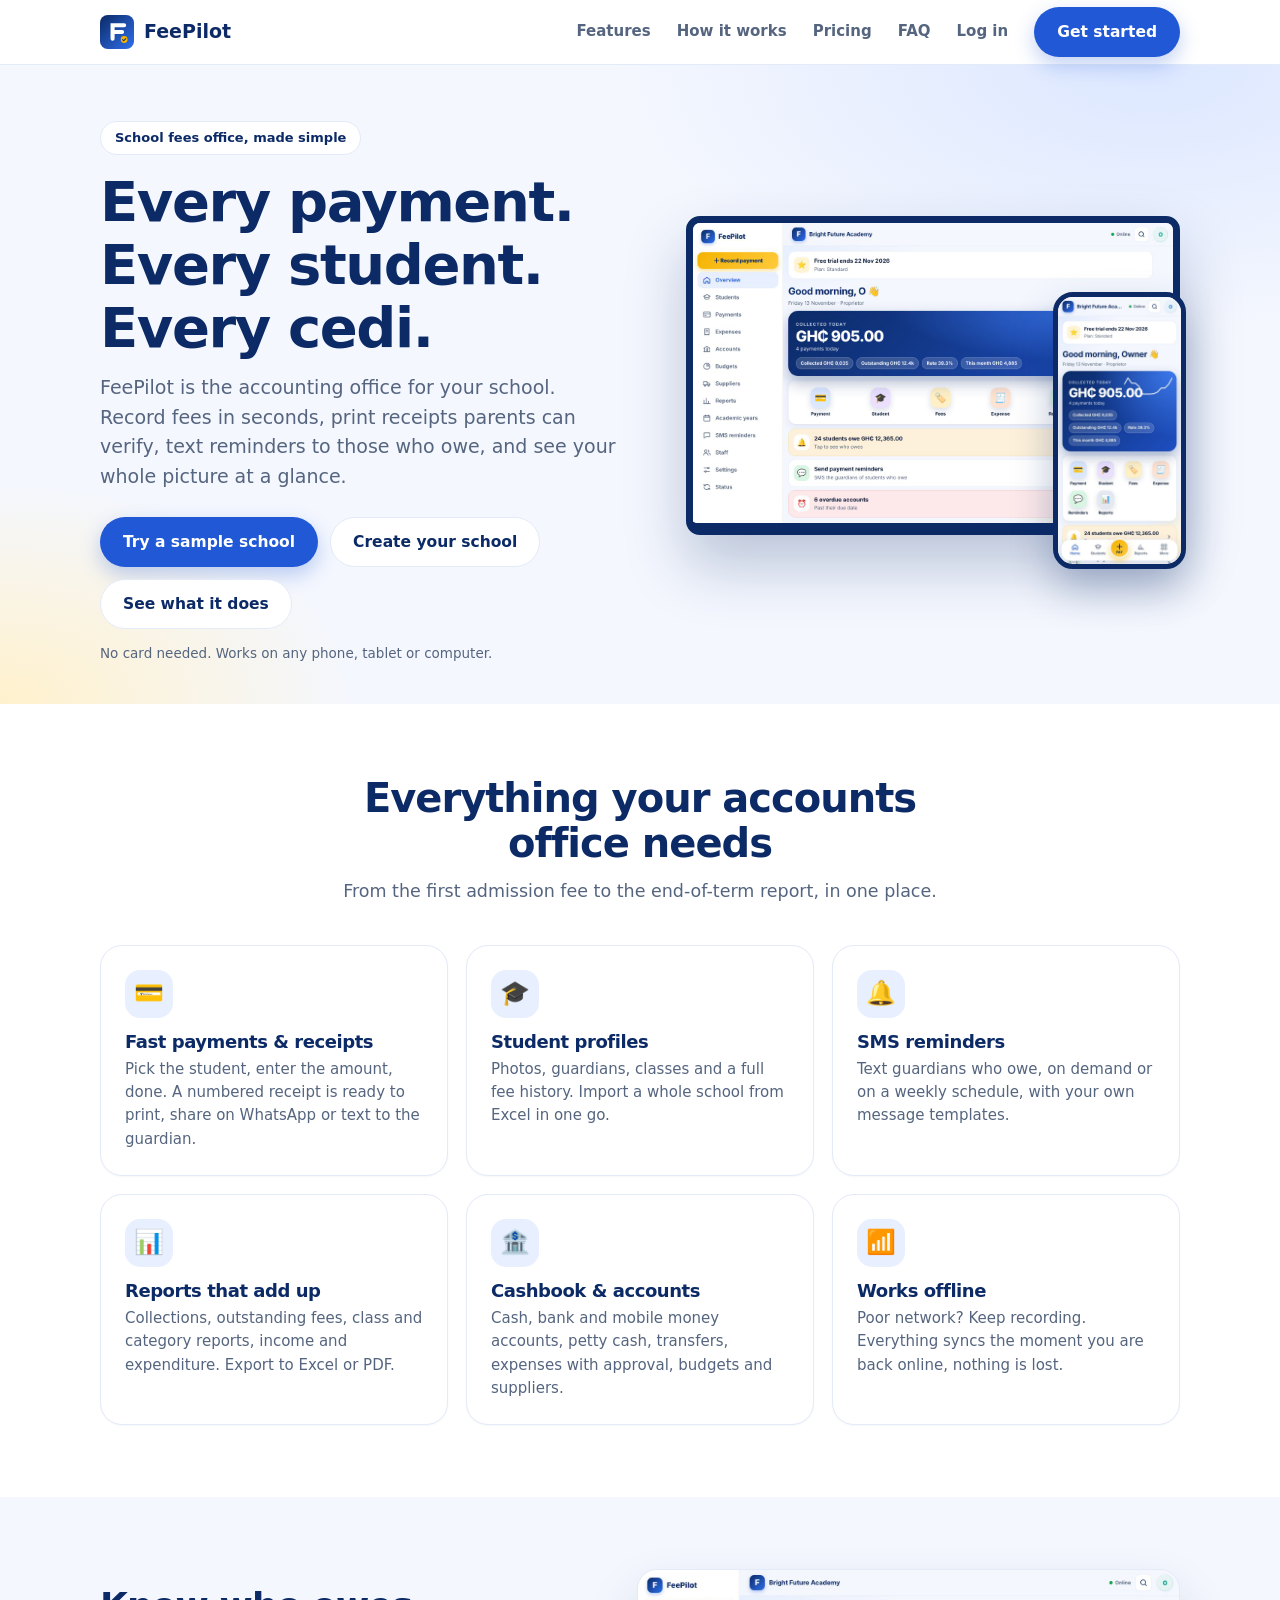
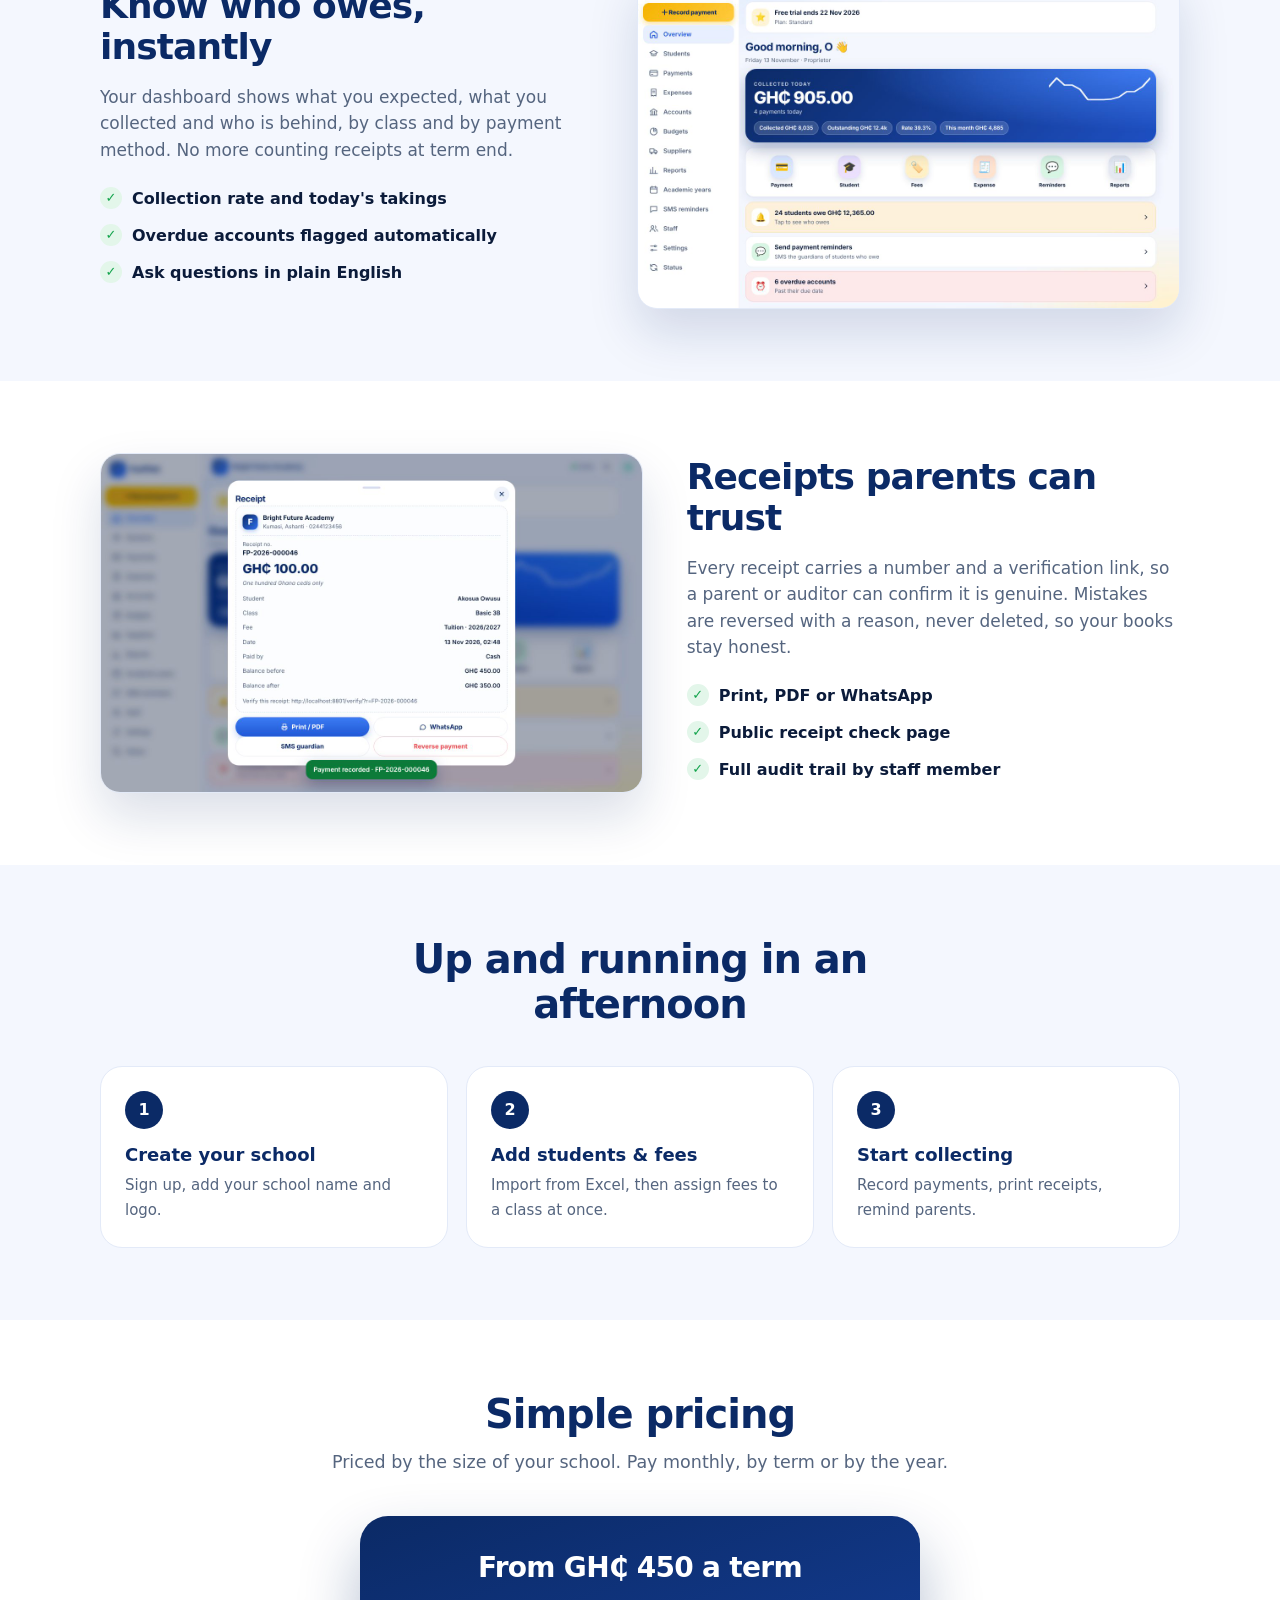
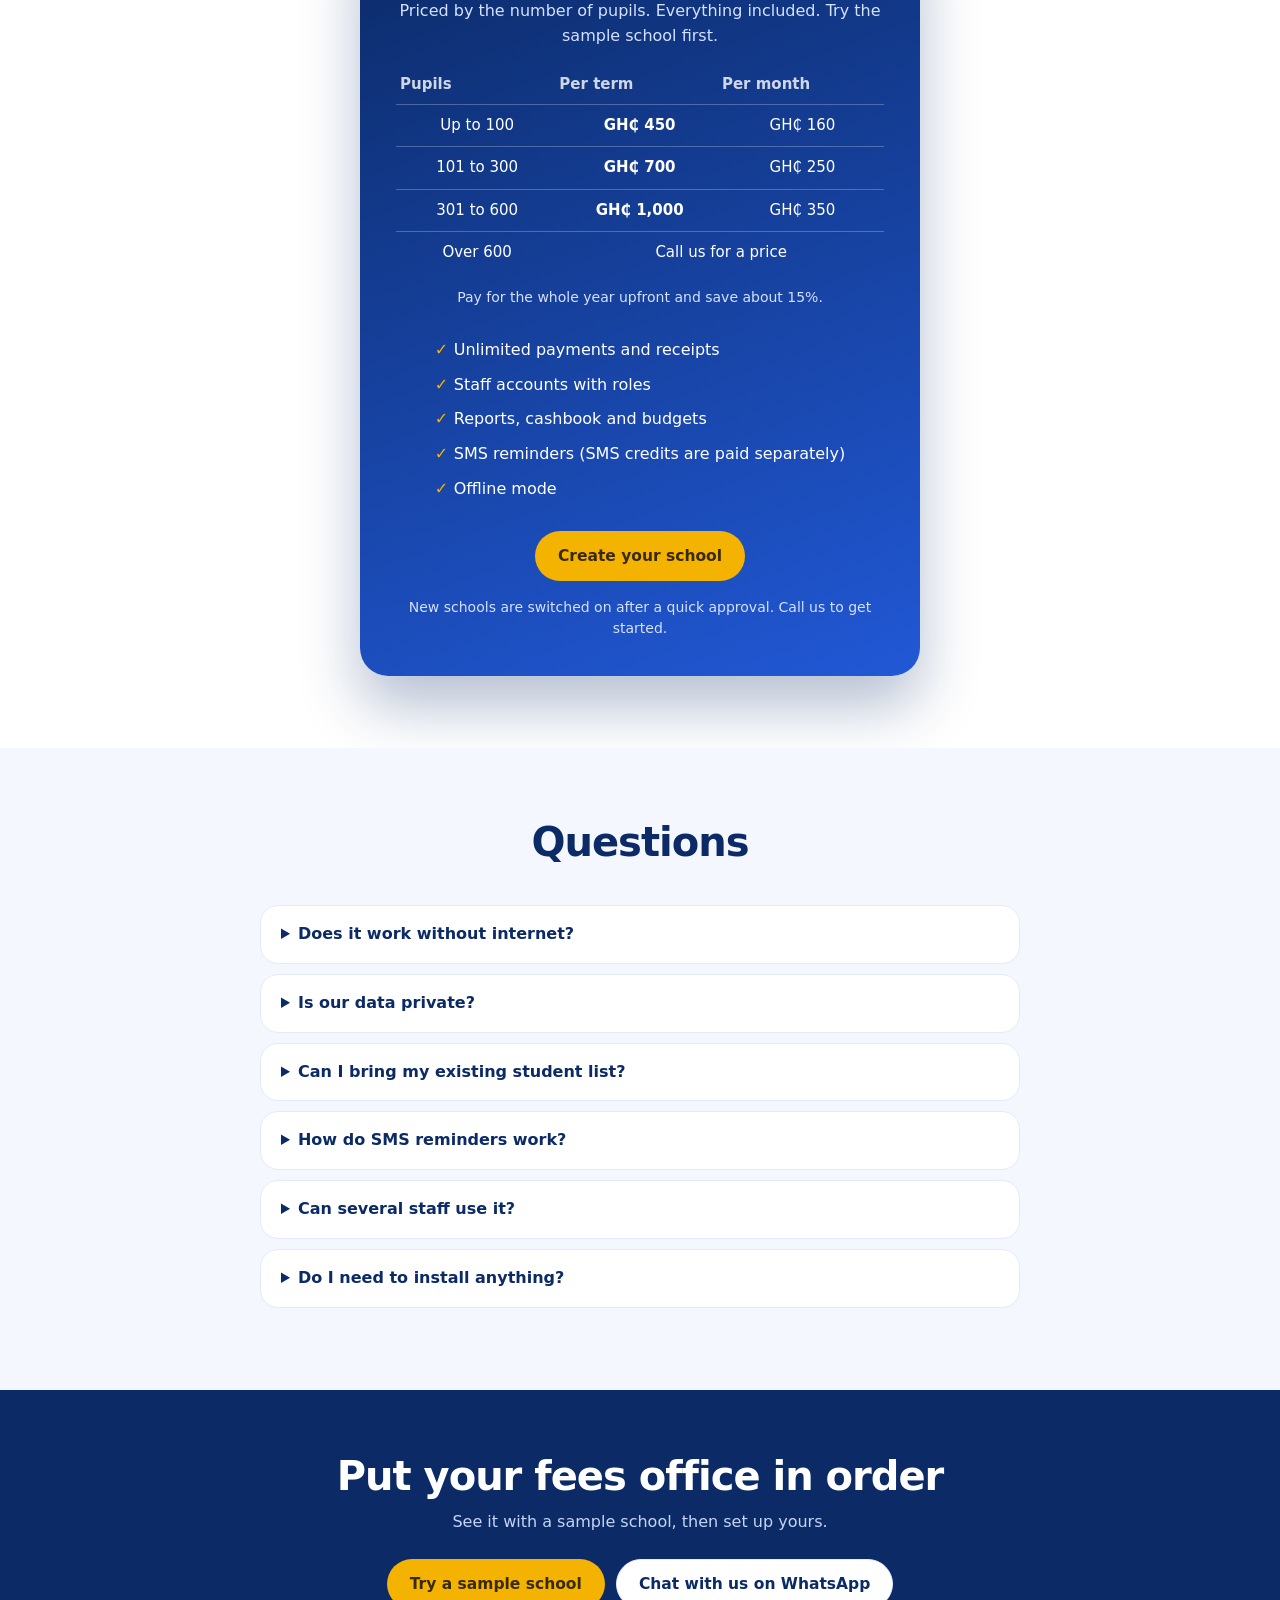
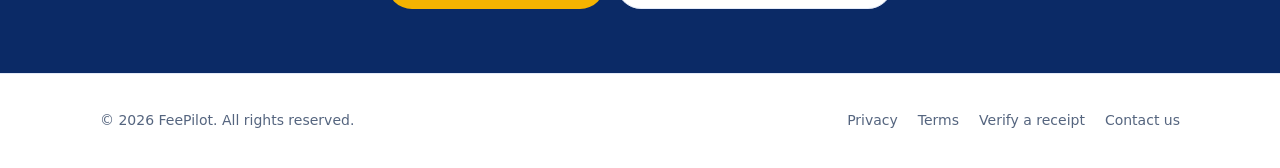
==== commit bfb6915e: "Unpack FeePilot site" ====
--- a/index.html
+++ b/index.html
@@ -27,9 +27,10 @@
 .pill{display:inline-block;background:#fff;border:1px solid var(--line);color:var(--navy);font-weight:700;font-size:13px;padding:6px 14px;border-radius:99px}
 .hero h1{font-size:clamp(34px,5.4vw,56px);margin:16px 0 14px}.hero p.l{font-size:19px;color:var(--mut);max-width:520px;margin:0 0 26px}
 .cta{display:flex;gap:12px;flex-wrap:wrap}.note{margin-top:14px;font-size:13.5px;color:var(--mut)}
-.ph{display:flex;justify-content:center;gap:16px;align-items:flex-end}
-.ph img{border-radius:26px;border:6px solid var(--navy);box-shadow:0 30px 60px rgba(11,42,102,.25);background:#fff}
-.ph img:first-child{width:46%;transform:translateY(24px)}.ph img:last-child{width:46%}
+.ph{position:relative;padding-bottom:34px}
+.ph img{background:#fff}
+.ph .lap{display:block;width:100%;height:auto;border-radius:14px;border:7px solid var(--navy);border-bottom-width:12px;box-shadow:0 30px 60px rgba(11,42,102,.25)}
+.ph .sm{position:absolute;right:-6px;bottom:0;width:27%;height:auto;border-radius:20px;border:5px solid var(--navy);box-shadow:0 20px 40px rgba(11,42,102,.3)}
 @media(max-width:860px){.hg{grid-template-columns:1fr}.hero{padding-top:36px}}
 section{padding:72px 0}section.alt{background:var(--bg)}
 .sh{text-align:center;max-width:640px;margin:0 auto 40px}.sh h2{font-size:clamp(28px,4vw,40px)}.sh p{color:var(--mut);font-size:17.5px;margin:12px 0 0}
@@ -66,7 +67,7 @@
 <p class="l">FeePilot is the accounting office for your school. Record fees in seconds, print receipts parents can verify, text reminders to those who owe, and see your whole picture at a glance.</p>
 <div class="cta"><a class="btn b1" href="demo/">Try a sample school</a><a class="btn b2" href="app/#signup">Create your school</a><a class="btn b2" href="#features">See what it does</a></div>
 <div class="note">No card needed. Works on any phone, tablet or computer.</div></div>
-<div class="ph"><img src="img/shot-home.jpg" alt="FeePilot dashboard on a phone" width="520" height="1100"><img src="img/shot-student.jpg" alt="A student's fee profile on a phone" width="520" height="1100"></div></div></div>
+<div class="ph"><img class="lap" src="img/shot-desktop.jpg" alt="FeePilot overview dashboard on a computer" width="1400" height="875"><img class="sm" src="img/shot-home.jpg" alt="The same school on a phone" width="520" height="1100"></div></div></div>
 
 <section id="features"><div class="w"><div class="sh"><h2>Everything your accounts office needs</h2><p>From the first admission fee to the end-of-term report, in one place.</p></div>
 <div class="grid">
